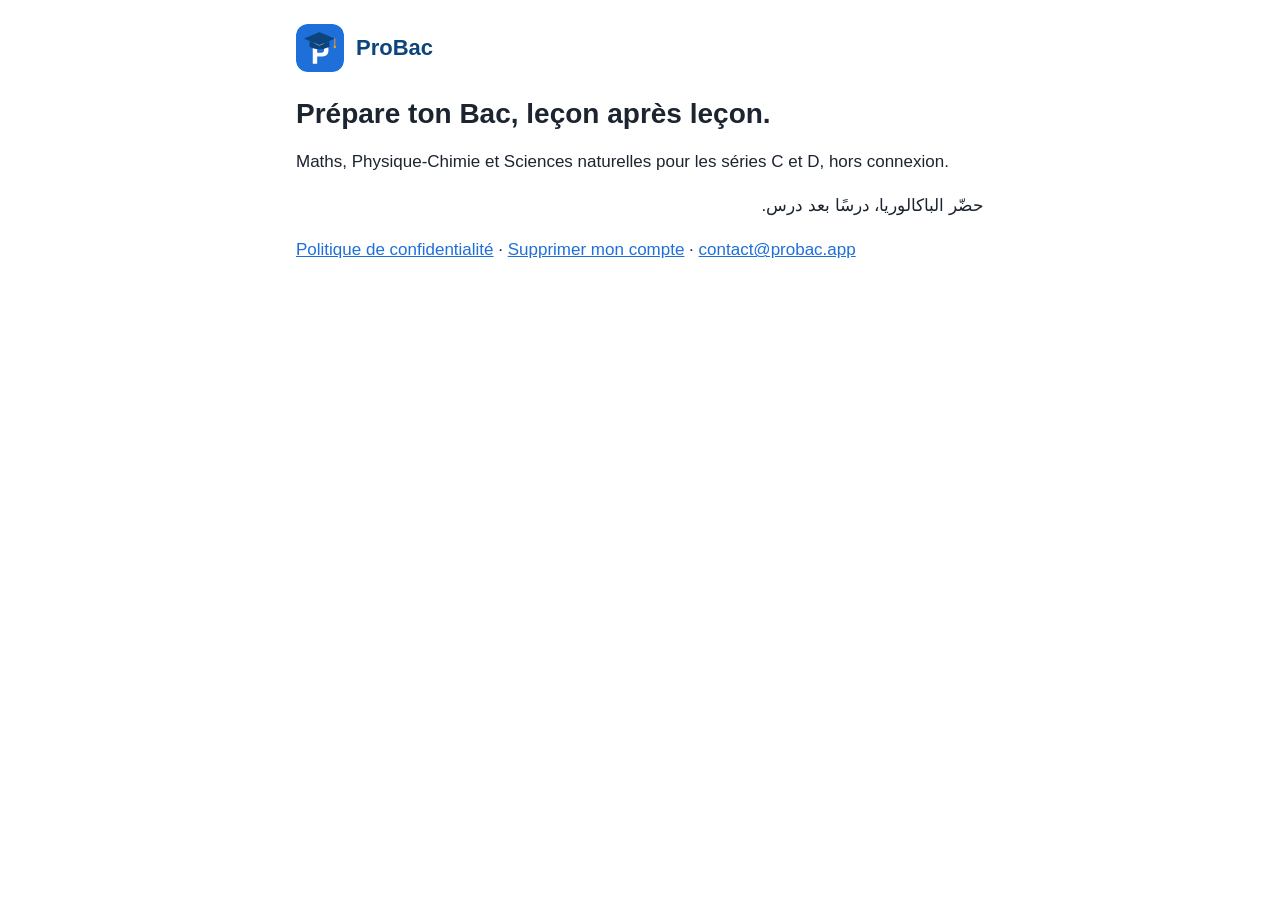
==== index.html @ 0f807fc2 "ProBac site: privacy policy and account deletion pages Co-Authored-By: Claude Opus 5.5 <noreply@anth" ====
<!doctype html>
<html lang="fr">
<head>
<meta charset="utf-8">
<meta name="viewport" content="width=device-width, initial-scale=1">
<title>ProBac</title>
<link rel="icon" href="icon-192.png">
<link rel="stylesheet" href="style.css">
</head>
<body>
<main>
<header><img src="icon-192.png" alt=""><strong>ProBac</strong></header>
<h1>Prépare ton Bac, leçon après leçon.</h1>
<p>Maths, Physique-Chimie et Sciences naturelles pour les séries C et D, hors connexion.</p>
<p dir="rtl" lang="ar">حضّر الباكالوريا، درسًا بعد درس.</p>
<p><a href="privacy/">Politique de confidentialité</a> · <a href="delete-account/">Supprimer mon compte</a> · <a href="mailto:contact@probac.app">contact@probac.app</a></p>
</main>
</body>
</html>
---- style.css ----
:root {
  --bg: #ffffff;
  --text: #1c2430;
  --muted: #5b6676;
  --brand: #1E6FD9;
  --navy: #0C447C;
  --line: #e3e8ef;
  --card: #f5f8fc;
}
@media (prefers-color-scheme: dark) {
  :root {
    --bg: #11161d;
    --text: #e6ebf2;
    --muted: #9aa6b6;
    --brand: #6aa7f0;
    --navy: #9cc4f5;
    --line: #2a3340;
    --card: #18202a;
  }
}
* { box-sizing: border-box; }
body {
  margin: 0;
  background: var(--bg);
  color: var(--text);
  font: 17px/1.6 -apple-system, "Segoe UI", Roboto, "Noto Sans", "Noto Sans Arabic", Arial, sans-serif;
}
main { max-width: 720px; margin: 0 auto; padding: 24px 16px 64px; }
header { display: flex; align-items: center; gap: 12px; margin-bottom: 8px; }
header img { width: 48px; height: 48px; border-radius: 12px; }
header strong { font-size: 22px; color: var(--navy); }
h1 { font-size: 28px; line-height: 1.25; margin: 24px 0 4px; }
h2 { font-size: 20px; margin: 32px 0 8px; color: var(--navy); }
p, li { color: var(--text); }
.muted { color: var(--muted); font-size: 15px; }
a { color: var(--brand); }
nav.lang { display: flex; gap: 16px; margin: 8px 0 24px; }
section[dir="rtl"] { border-top: 1px solid var(--line); margin-top: 48px; padding-top: 8px; }
.box { background: var(--card); border: 1px solid var(--line); border-radius: 12px; padding: 12px 16px; }
ul { padding-inline-start: 22px; }
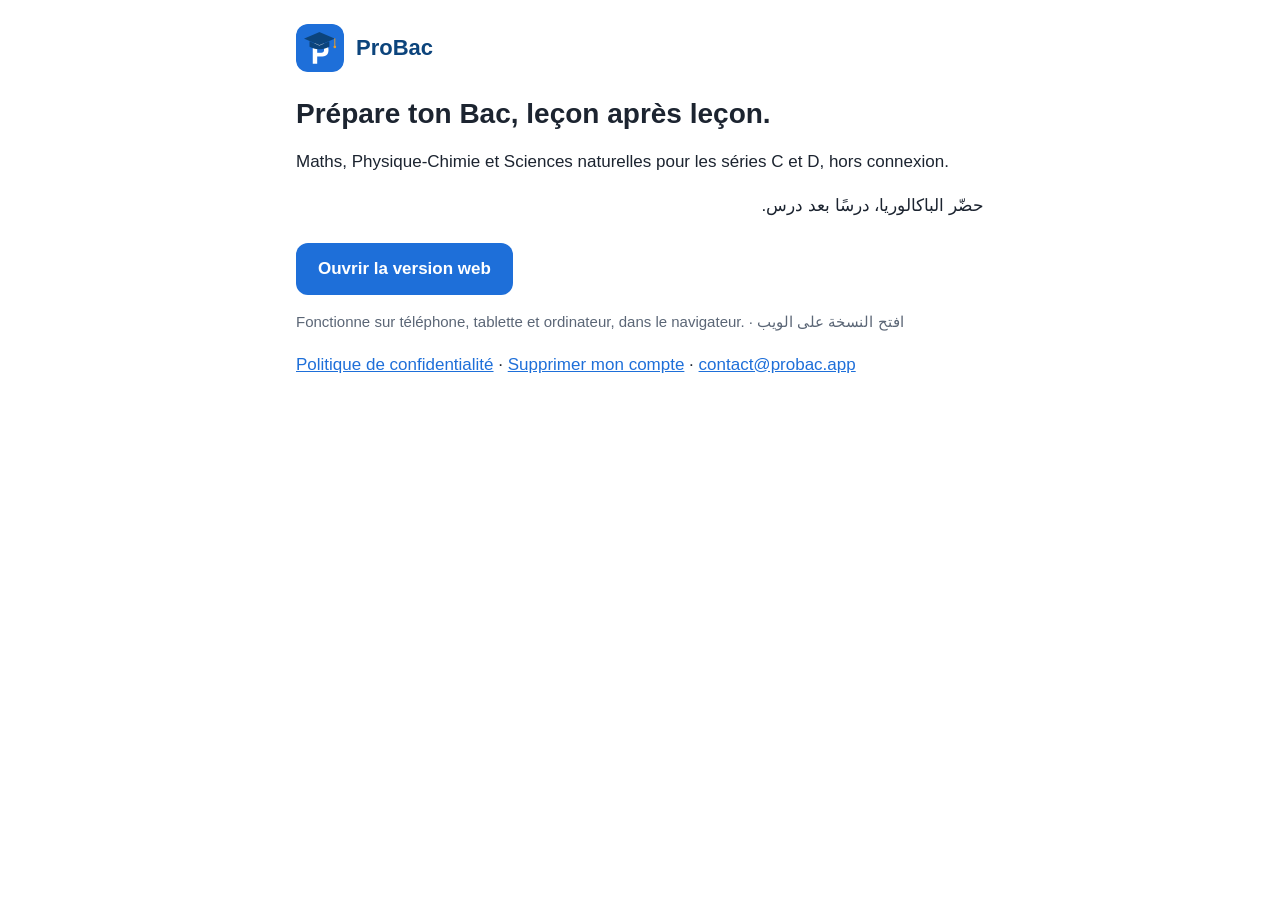
==== commit dd6a4fee: "Home page: link to the web version Co-Authored-By: Claude Opus 5.5 <noreply@anthropic.com>" ====
--- a/index.html
+++ b/index.html
@@ -3,7 +3,7 @@
 <head>
 <meta charset="utf-8">
 <meta name="viewport" content="width=device-width, initial-scale=1">
-<title>ProBac</title>
+<title>ProBac – Bac Mauritanie C et D</title>
 <link rel="icon" href="icon-192.png">
 <link rel="stylesheet" href="style.css">
 </head>
@@ -13,6 +13,8 @@
 <h1>Prépare ton Bac, leçon après leçon.</h1>
 <p>Maths, Physique-Chimie et Sciences naturelles pour les séries C et D, hors connexion.</p>
 <p dir="rtl" lang="ar">حضّر الباكالوريا، درسًا بعد درس.</p>
+<p class="cta"><a class="button" href="https://app.probac.app">Ouvrir la version web</a></p>
+<p class="muted">Fonctionne sur téléphone, tablette et ordinateur, dans le navigateur. · <span dir="rtl" lang="ar">افتح النسخة على الويب</span></p>
 <p><a href="privacy/">Politique de confidentialité</a> · <a href="delete-account/">Supprimer mon compte</a> · <a href="mailto:contact@probac.app">contact@probac.app</a></p>
 </main>
 </body>
--- a/style.css
+++ b/style.css
@@ -38,3 +38,8 @@
 section[dir="rtl"] { border-top: 1px solid var(--line); margin-top: 48px; padding-top: 8px; }
 .box { background: var(--card); border: 1px solid var(--line); border-radius: 12px; padding: 12px 16px; }
 ul { padding-inline-start: 22px; }
+.cta { margin: 24px 0 4px; }
+a.button { display: inline-block; background: var(--brand); color: #fff; text-decoration: none;
+  font-weight: 600; padding: 12px 22px; border-radius: 12px; }
+a.button:hover { filter: brightness(1.08); }
+@media (prefers-color-scheme: dark) { a.button { color: #0b1420; } }
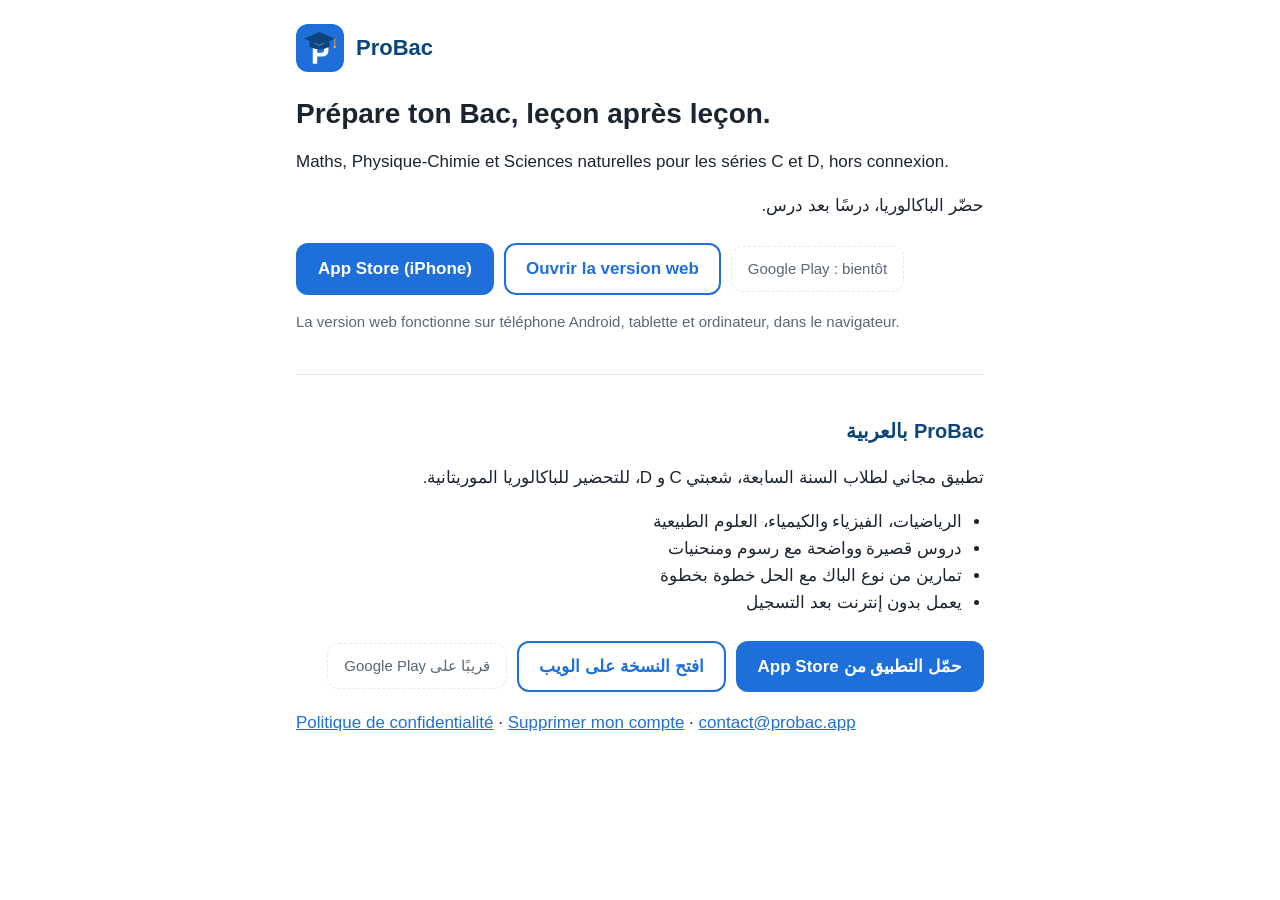
==== commit 79c5698d: "Add App Store link, Arabic section and Google Play coming soon Co-Authored-By: Claude Opus 5.5 <nore" ====
--- a/index.html
+++ b/index.html
@@ -4,6 +4,7 @@
 <meta charset="utf-8">
 <meta name="viewport" content="width=device-width, initial-scale=1">
 <title>ProBac – Bac Mauritanie C et D</title>
+<meta name="description" content="ProBac : application gratuite pour préparer le Bac mauritanien, séries C et D. Maths, Physique-Chimie et Sciences naturelles : leçons courtes, quiz et exercices type Bac, en français et en arabe.">
 <link rel="icon" href="icon-192.png">
 <link rel="stylesheet" href="style.css">
 </head>
@@ -13,8 +14,29 @@
 <h1>Prépare ton Bac, leçon après leçon.</h1>
 <p>Maths, Physique-Chimie et Sciences naturelles pour les séries C et D, hors connexion.</p>
 <p dir="rtl" lang="ar">حضّر الباكالوريا، درسًا بعد درس.</p>
-<p class="cta"><a class="button" href="https://app.probac.app">Ouvrir la version web</a></p>
-<p class="muted">Fonctionne sur téléphone, tablette et ordinateur, dans le navigateur. · <span dir="rtl" lang="ar">افتح النسخة على الويب</span></p>
+<p class="cta">
+<a class="button" href="https://apps.apple.com/app/probac-bac-mauritanie/id6829370156">App Store (iPhone)</a>
+<a class="button alt" href="https://app.probac.app">Ouvrir la version web</a>
+<span class="soon">Google Play : bientôt</span>
+</p>
+<p class="muted">La version web fonctionne sur téléphone Android, tablette et ordinateur, dans le navigateur.</p>
+
+<section class="ar" dir="rtl" lang="ar">
+<h2>ProBac بالعربية</h2>
+<p>تطبيق مجاني لطلاب السنة السابعة، شعبتي C و D، للتحضير للباكالوريا الموريتانية.</p>
+<ul>
+<li>الرياضيات، الفيزياء والكيمياء، العلوم الطبيعية</li>
+<li>دروس قصيرة وواضحة مع رسوم ومنحنيات</li>
+<li>تمارين من نوع الباك مع الحل خطوة بخطوة</li>
+<li>يعمل بدون إنترنت بعد التسجيل</li>
+</ul>
+<p class="cta">
+<a class="button" href="https://apps.apple.com/app/probac-bac-mauritanie/id6829370156">حمّل التطبيق من App Store</a>
+<a class="button alt" href="https://app.probac.app">افتح النسخة على الويب</a>
+<span class="soon">قريبًا على Google Play</span>
+</p>
+</section>
+
 <p><a href="privacy/">Politique de confidentialité</a> · <a href="delete-account/">Supprimer mon compte</a> · <a href="mailto:contact@probac.app">contact@probac.app</a></p>
 </main>
 </body>
--- a/style.css
+++ b/style.css
@@ -43,3 +43,9 @@
   font-weight: 600; padding: 12px 22px; border-radius: 12px; }
 a.button:hover { filter: brightness(1.08); }
 @media (prefers-color-scheme: dark) { a.button { color: #0b1420; } }
+.cta { display: flex; flex-wrap: wrap; gap: 10px; align-items: center; }
+a.button.alt { background: transparent; color: var(--brand); border: 2px solid var(--brand); padding: 10px 20px; }
+.soon { display: inline-block; padding: 10px 16px; border-radius: 12px; border: 1px dashed var(--line);
+  color: var(--muted); font-size: 15px; }
+section.ar { border-top: 1px solid var(--line); margin-top: 40px; padding-top: 8px; }
+@media (prefers-color-scheme: dark) { a.button.alt { color: var(--brand); } }
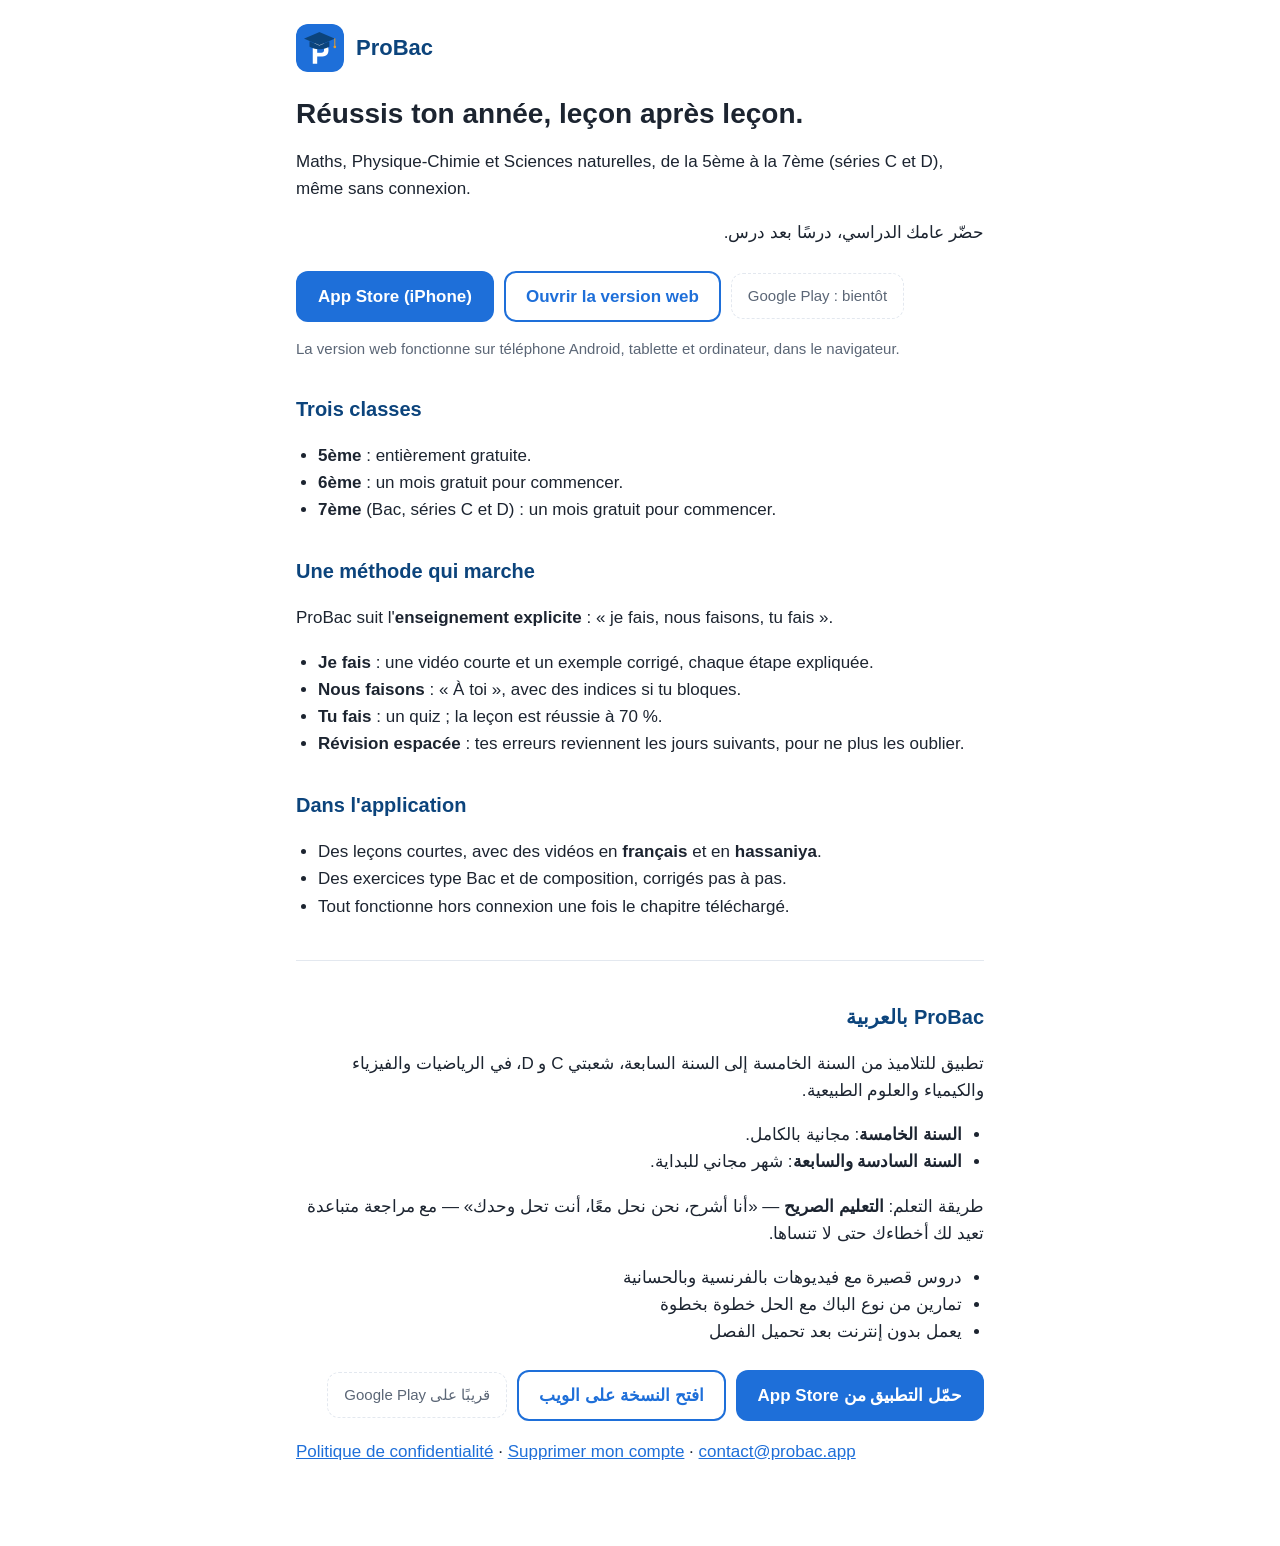
==== commit f40e0afb: "Home page: 5ème, 6ème and 7ème; 5ème free, a free month for 6ème/7ème; explicit teaching method; vid" ====
--- a/index.html
+++ b/index.html
@@ -3,17 +3,17 @@
 <head>
 <meta charset="utf-8">
 <meta name="viewport" content="width=device-width, initial-scale=1">
-<title>ProBac – Bac Mauritanie C et D</title>
-<meta name="description" content="ProBac : application gratuite pour préparer le Bac mauritanien, séries C et D. Maths, Physique-Chimie et Sciences naturelles : leçons courtes, quiz et exercices type Bac, en français et en arabe.">
+<title>ProBac – Maths, PC et SN, de la 5ème à la 7ème</title>
+<meta name="description" content="ProBac : l'application pour réussir au lycée en Mauritanie, de la 5ème à la 7ème (séries C et D). Maths, Physique-Chimie et Sciences naturelles : leçons courtes, vidéos en français et en hassaniya, quiz et exercices corrigés pas à pas. La 5ème est gratuite.">
 <link rel="icon" href="icon-192.png">
 <link rel="stylesheet" href="style.css">
 </head>
 <body>
 <main>
 <header><img src="icon-192.png" alt=""><strong>ProBac</strong></header>
-<h1>Prépare ton Bac, leçon après leçon.</h1>
-<p>Maths, Physique-Chimie et Sciences naturelles pour les séries C et D, hors connexion.</p>
-<p dir="rtl" lang="ar">حضّر الباكالوريا، درسًا بعد درس.</p>
+<h1>Réussis ton année, leçon après leçon.</h1>
+<p>Maths, Physique-Chimie et Sciences naturelles, de la 5ème à la 7ème (séries C et D), même sans connexion.</p>
+<p dir="rtl" lang="ar">حضّر عامك الدراسي، درسًا بعد درس.</p>
 <p class="cta">
 <a class="button" href="https://apps.apple.com/app/probac-bac-mauritanie/id6829370156">App Store (iPhone)</a>
 <a class="button alt" href="https://app.probac.app">Ouvrir la version web</a>
@@ -21,14 +21,41 @@
 </p>
 <p class="muted">La version web fonctionne sur téléphone Android, tablette et ordinateur, dans le navigateur.</p>
 
+<h2>Trois classes</h2>
+<ul class="grades">
+<li><strong>5ème</strong> : entièrement gratuite.</li>
+<li><strong>6ème</strong> : un mois gratuit pour commencer.</li>
+<li><strong>7ème</strong> (Bac, séries C et D) : un mois gratuit pour commencer.</li>
+</ul>
+
+<h2>Une méthode qui marche</h2>
+<p>ProBac suit l'<strong>enseignement explicite</strong> : « je fais, nous faisons, tu fais ».</p>
+<ul>
+<li><strong>Je fais</strong> : une vidéo courte et un exemple corrigé, chaque étape expliquée.</li>
+<li><strong>Nous faisons</strong> : « À toi », avec des indices si tu bloques.</li>
+<li><strong>Tu fais</strong> : un quiz ; la leçon est réussie à 70 %.</li>
+<li><strong>Révision espacée</strong> : tes erreurs reviennent les jours suivants, pour ne plus les oublier.</li>
+</ul>
+
+<h2>Dans l'application</h2>
+<ul>
+<li>Des leçons courtes, avec des vidéos en <strong>français</strong> et en <strong>hassaniya</strong>.</li>
+<li>Des exercices type Bac et de composition, corrigés pas à pas.</li>
+<li>Tout fonctionne hors connexion une fois le chapitre téléchargé.</li>
+</ul>
+
 <section class="ar" dir="rtl" lang="ar">
 <h2>ProBac بالعربية</h2>
-<p>تطبيق مجاني لطلاب السنة السابعة، شعبتي C و D، للتحضير للباكالوريا الموريتانية.</p>
+<p>تطبيق للتلاميذ من السنة الخامسة إلى السنة السابعة، شعبتي C و D، في الرياضيات والفيزياء والكيمياء والعلوم الطبيعية.</p>
 <ul>
-<li>الرياضيات، الفيزياء والكيمياء، العلوم الطبيعية</li>
-<li>دروس قصيرة وواضحة مع رسوم ومنحنيات</li>
+<li><strong>السنة الخامسة</strong>: مجانية بالكامل.</li>
+<li><strong>السنة السادسة والسابعة</strong>: شهر مجاني للبداية.</li>
+</ul>
+<p>طريقة التعلم: <strong>التعليم الصريح</strong> — «أنا أشرح، نحن نحل معًا، أنت تحل وحدك» — مع مراجعة متباعدة تعيد لك أخطاءك حتى لا تنساها.</p>
+<ul>
+<li>دروس قصيرة مع فيديوهات بالفرنسية وبالحسانية</li>
 <li>تمارين من نوع الباك مع الحل خطوة بخطوة</li>
-<li>يعمل بدون إنترنت بعد التسجيل</li>
+<li>يعمل بدون إنترنت بعد تحميل الفصل</li>
 </ul>
 <p class="cta">
 <a class="button" href="https://apps.apple.com/app/probac-bac-mauritanie/id6829370156">حمّل التطبيق من App Store</a>
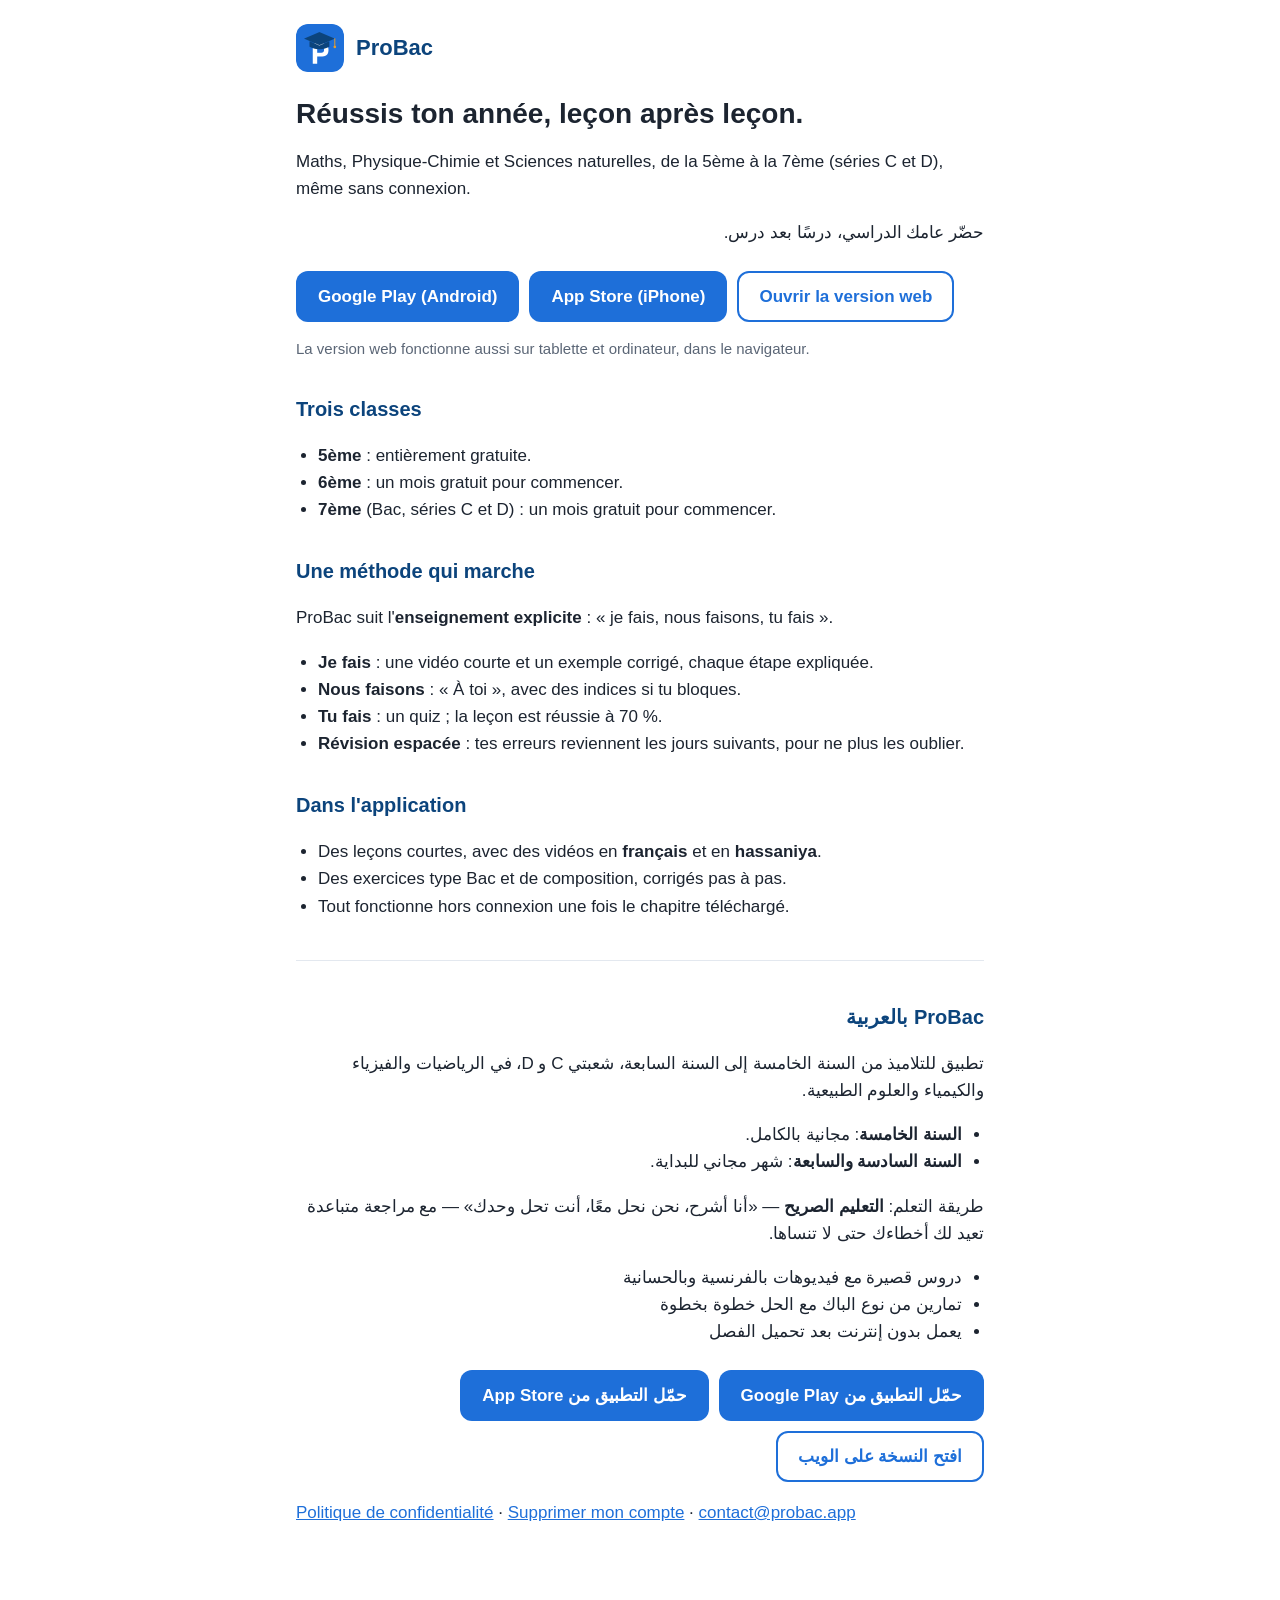
==== commit 095e6ef8: "Google Play is live: real Play Store button (FR + AR), remove 'bientôt' Co-Authored-By: Claude Opus " ====
--- a/index.html
+++ b/index.html
@@ -15,11 +15,11 @@
 <p>Maths, Physique-Chimie et Sciences naturelles, de la 5ème à la 7ème (séries C et D), même sans connexion.</p>
 <p dir="rtl" lang="ar">حضّر عامك الدراسي، درسًا بعد درس.</p>
 <p class="cta">
+<a class="button" href="https://play.google.com/store/apps/details?id=app.probac">Google Play (Android)</a>
 <a class="button" href="https://apps.apple.com/app/probac-bac-mauritanie/id6829370156">App Store (iPhone)</a>
 <a class="button alt" href="https://app.probac.app">Ouvrir la version web</a>
-<span class="soon">Google Play : bientôt</span>
 </p>
-<p class="muted">La version web fonctionne sur téléphone Android, tablette et ordinateur, dans le navigateur.</p>
+<p class="muted">La version web fonctionne aussi sur tablette et ordinateur, dans le navigateur.</p>
 
 <h2>Trois classes</h2>
 <ul class="grades">
@@ -58,9 +58,9 @@
 <li>يعمل بدون إنترنت بعد تحميل الفصل</li>
 </ul>
 <p class="cta">
+<a class="button" href="https://play.google.com/store/apps/details?id=app.probac">حمّل التطبيق من Google Play</a>
 <a class="button" href="https://apps.apple.com/app/probac-bac-mauritanie/id6829370156">حمّل التطبيق من App Store</a>
 <a class="button alt" href="https://app.probac.app">افتح النسخة على الويب</a>
-<span class="soon">قريبًا على Google Play</span>
 </p>
 </section>
 
